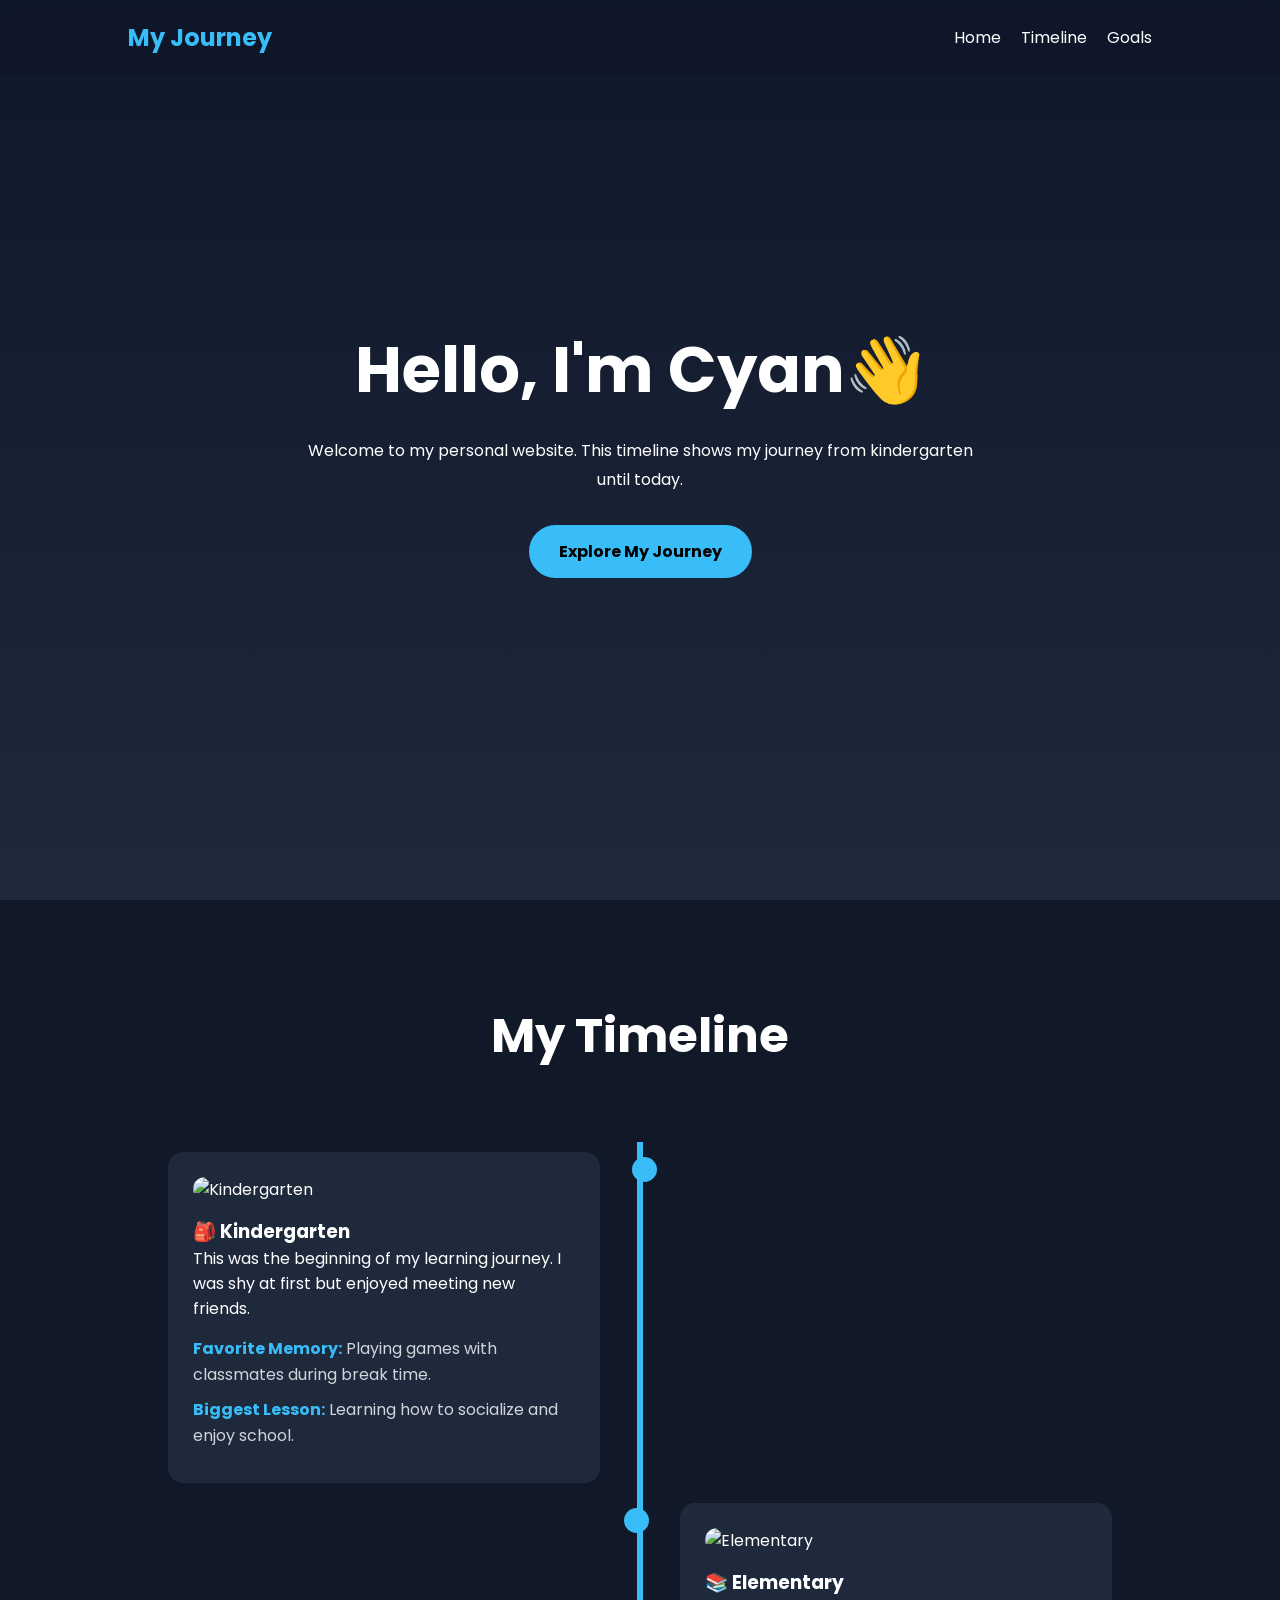
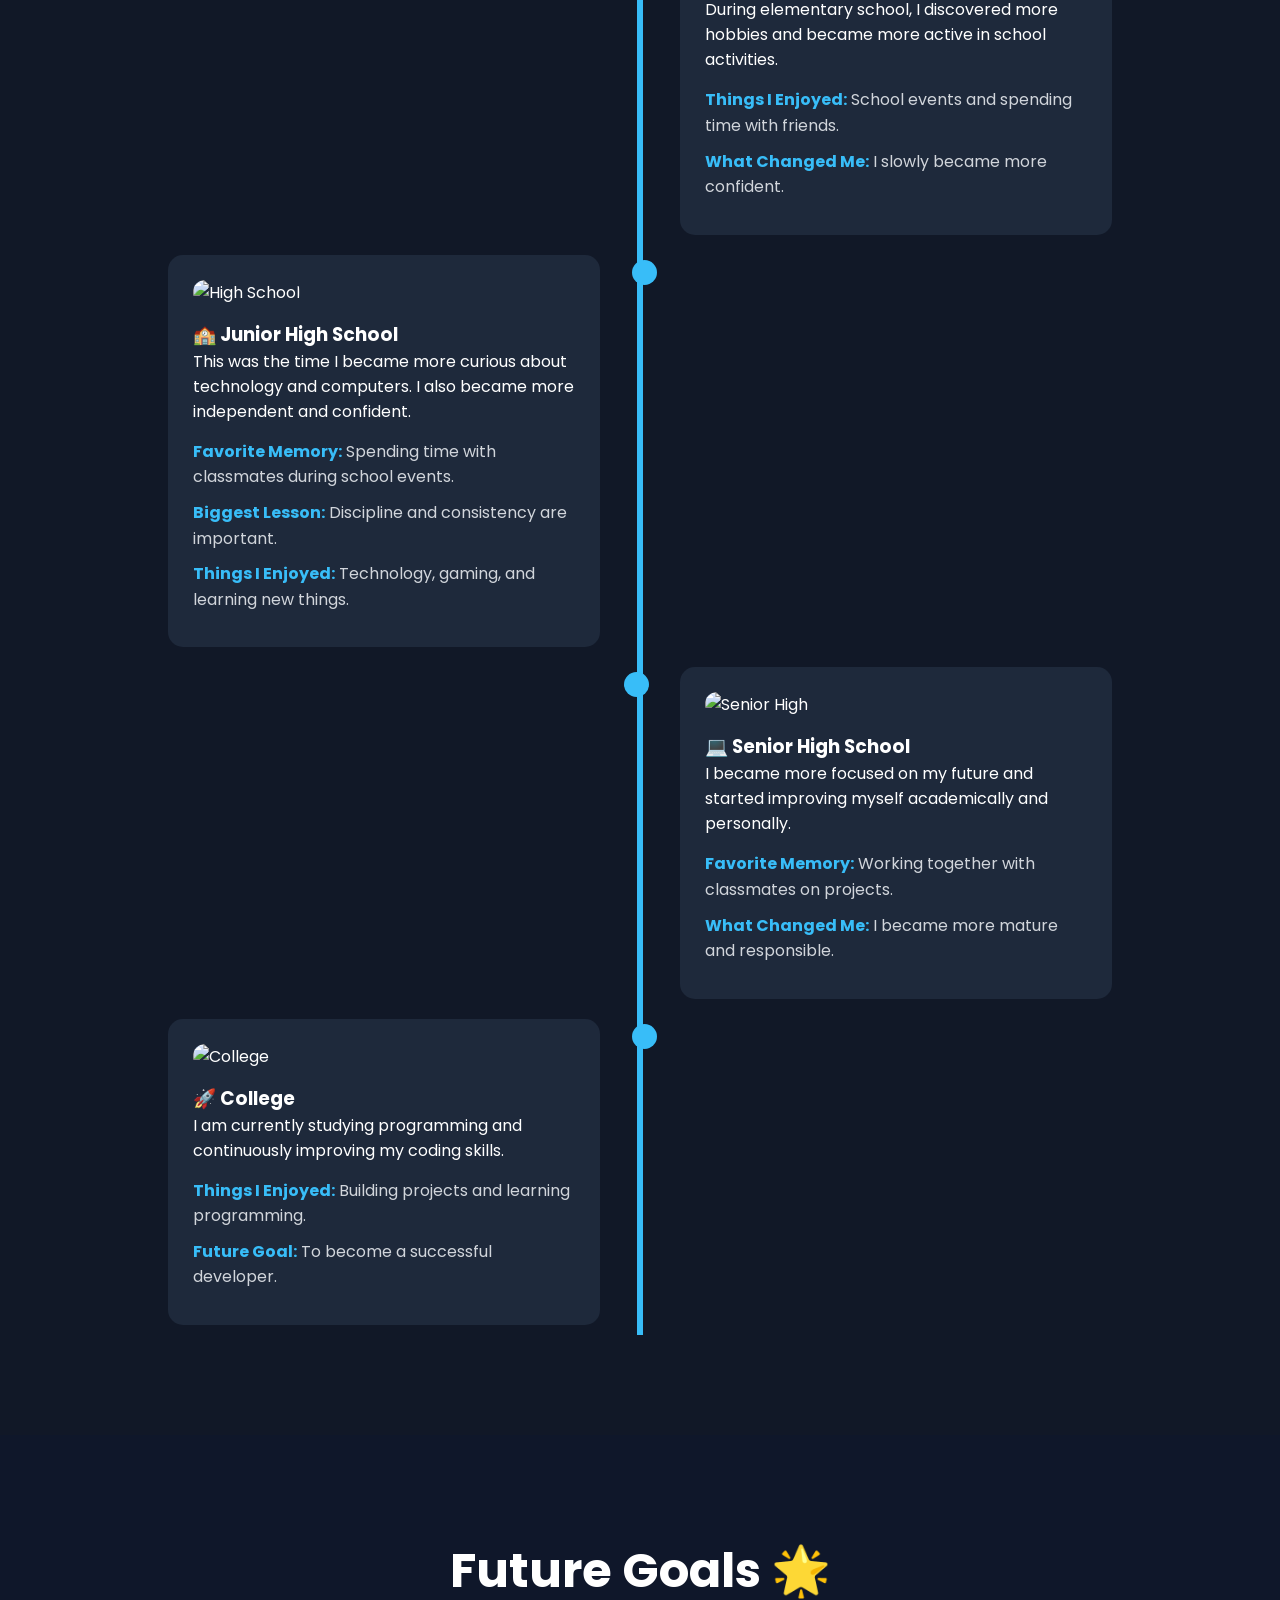
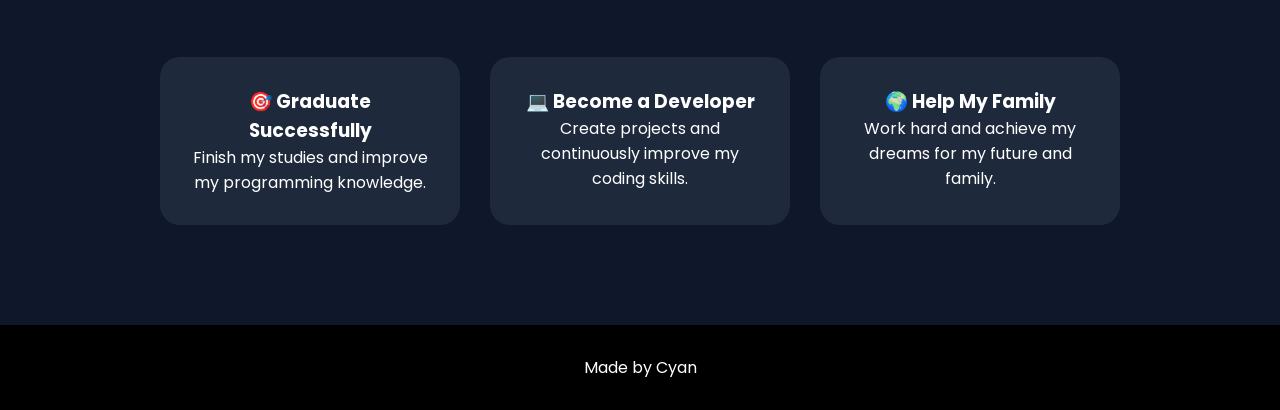
==== Intro.html @ dca127d9 "Initial commit" ====
<!DOCTYPE html>
<html lang="en">
<head>
    <meta charset="UTF-8">
    <meta name="viewport" content="width=device-width, initial-scale=1.0">
    <title>My Journey</title>

    <link rel="stylesheet" href="intro.css">

    <!-- GOOGLE FONT -->
    <link href="https://fonts.googleapis.com/css2?family=Poppins:wght@300;400;600;700&display=swap" rel="stylesheet">
</head>
<body>

    <!-- NAVBAR -->
    <nav>

        <h2 class="logo">My Journey</h2>

        <ul>
            <li><a href="#home">Home</a></li>
            <li><a href="#timeline">Timeline</a></li>
            <li><a href="#goals">Goals</a></li>
        </ul>

    </nav>

    <!-- HERO SECTION -->
    <section class="hero" id="home">

        <div class="hero-text">

            <h1>Hello, I'm Cyan👋</h1>

            <p>
                Welcome to my personal website.
                This timeline shows my journey from kindergarten until today.
            </p>

            <a href="#timeline" class="btn">Explore My Journey</a>

        </div>

    </section>

    <!-- TIMELINE -->
    <section class="timeline-section" id="timeline">

        <h2 class="title">My Timeline</h2>

        <div class="timeline">

            <!-- KINDERGARTEN -->
            <div class="container left">

                <div class="content">

                    <img src="images/kinder.jpg" alt="Kindergarten">

                    <h3>🎒 Kindergarten</h3>

                    <p>
                        This was the beginning of my learning journey.
                        I was shy at first but enjoyed meeting new friends.
                    </p>

                    <div class="extra-info">

                        <p><strong>Favorite Memory:</strong> Playing games with classmates during break time.</p>

                        <p><strong>Biggest Lesson:</strong> Learning how to socialize and enjoy school.</p>

                    </div>

                </div>

            </div>

            <!-- ELEMENTARY -->
            <div class="container right">

                <div class="content">

                    <img src="images/elementary.jpg" alt="Elementary">

                    <h3>📚 Elementary</h3>

                    <p>
                        During elementary school, I discovered more hobbies
                        and became more active in school activities.
                    </p>

                    <div class="extra-info">

                        <p><strong>Things I Enjoyed:</strong> School events and spending time with friends.</p>

                        <p><strong>What Changed Me:</strong> I slowly became more confident.</p>

                    </div>

                </div>

            </div>

            <!-- JUNIOR HIGH -->
            <div class="container left">

                <div class="content">

                    <img src="images/highschool.jpg" alt="High School">

                    <h3>🏫 Junior High School</h3>

                    <p>
                        This was the time I became more curious about technology and computers.
                        I also became more independent and confident.
                    </p>

                    <div class="extra-info">

                        <p><strong>Favorite Memory:</strong> Spending time with classmates during school events.</p>

                        <p><strong>Biggest Lesson:</strong> Discipline and consistency are important.</p>

                        <p><strong>Things I Enjoyed:</strong> Technology, gaming, and learning new things.</p>

                    </div>

                </div>

            </div>

            <!-- SENIOR HIGH -->
            <div class="container right">

                <div class="content">

                    <img src="images/senior.jpg" alt="Senior High">

                    <h3>💻 Senior High School</h3>

                    <p>
                        I became more focused on my future and started improving myself academically and personally.
                    </p>

                    <div class="extra-info">

                        <p><strong>Favorite Memory:</strong> Working together with classmates on projects.</p>

                        <p><strong>What Changed Me:</strong> I became more mature and responsible.</p>

                    </div>

                </div>

            </div>

            <!-- COLLEGE -->
            <div class="container left">

                <div class="content">

                    <img src="images/college.jpg" alt="College">

                    <h3>🚀 College</h3>

                    <p>
                        I am currently studying programming and continuously improving my coding skills.
                    </p>

                    <div class="extra-info">

                        <p><strong>Things I Enjoyed:</strong> Building projects and learning programming.</p>

                        <p><strong>Future Goal:</strong> To become a successful developer.</p>

                    </div>

                </div>

            </div>

        </div>

    </section>

    <!-- GOALS -->
    <section class="goals" id="goals">

        <h2>Future Goals 🌟</h2>

        <div class="goal-container">

            <div class="goal-card">

                <h3>🎯 Graduate Successfully</h3>

                <p>
                    Finish my studies and improve my programming knowledge.
                </p>

            </div>

            <div class="goal-card">

                <h3>💻 Become a Developer</h3>

                <p>
                    Create projects and continuously improve my coding skills.
                </p>

            </div>

            <div class="goal-card">

                <h3>🌍 Help My Family</h3>

                <p>
                    Work hard and achieve my dreams for my future and family.
                </p>

            </div>

        </div>

    </section>

    <!-- FOOTER -->
    <footer>

        <p>Made by Cyan</p>

    </footer>

    <script src="intro.js"></script>

</body>
</html>
---- intro.css ----
*{
    margin:0;
    padding:0;
    box-sizing:border-box;
    scroll-behavior:smooth;
}

body{
    font-family:'Poppins', sans-serif;
    background:#0f172a;
    color:white;
    overflow-x:hidden;
}

section{
    scroll-margin-top:90px;
}

/* NAVBAR */

nav{
    width:100%;
    padding:20px 10%;
    display:flex;
    justify-content:space-between;
    align-items:center;
    position:fixed;
    top:0;
    z-index:1000;
    background:rgba(15,23,42,0.8);
    backdrop-filter:blur(10px);
}

.logo{
    color:#38bdf8;
}

nav ul{
    display:flex;
    list-style:none;
    gap:20px;
}

nav a{
    color:white;
    text-decoration:none;
    transition:0.3s;
}

nav a:hover{
    color:#38bdf8;
}

/* HERO */

.hero{
    height:100vh;
    display:flex;
    justify-content:center;
    align-items:center;
    text-align:center;
    background:linear-gradient(to bottom,#0f172a,#1e293b);
    padding:20px;
}

.hero-text h1{
    font-size:4rem;
    margin-bottom:20px;
}

.hero-text p{
    max-width:700px;
    margin:auto;
    line-height:1.8;
    margin-bottom:30px;
}

.btn{
    display:inline-block;
    padding:14px 30px;
    background:#38bdf8;
    color:black;
    text-decoration:none;
    border-radius:30px;
    font-weight:bold;
    transition:0.3s;
}

.btn:hover{
    background:white;
    transform:scale(1.05);
}

/* TIMELINE */

.timeline-section{
    padding:100px 10%;
    background:#111827;
}

.title{
    text-align:center;
    font-size:3rem;
    margin-bottom:70px;
}

.timeline{
    position:relative;
    max-width:1200px;
    margin:auto;
}

.timeline::after{
    content:'';
    position:absolute;
    width:6px;
    background:#38bdf8;
    top:0;
    bottom:0;
    left:50%;
    margin-left:-3px;
}

.container{
    padding:10px 40px;
    position:relative;
    width:50%;
}

.container::after{
    content:'';
    position:absolute;
    width:25px;
    height:25px;
    right:-17px;
    background:#38bdf8;
    border-radius:50%;
    top:15px;
    z-index:1;
}

.left{
    left:0;
}

.right{
    left:50%;
}

.right::after{
    left:-16px;
}

.content{
    background:#1e293b;
    padding:25px;
    border-radius:15px;
    transition:0.3s;
}

.content:hover{
    transform:translateY(-10px);
    box-shadow:0 0 20px rgba(56,189,248,0.4);
}

/* TIMELINE IMAGES */

.content img{
    width:100%;
    height:220px;
    object-fit:cover;
    border-radius:12px;
    margin-bottom:15px;
}

/* EXTRA INFO */

.extra-info{
    margin-top:15px;
}

.extra-info p{
    margin-bottom:10px;
    line-height:1.6;
    color:#d1d5db;
}

.extra-info strong{
    color:#38bdf8;
}

/* GOALS */

.goals{
    padding:100px 10%;
    text-align:center;
}

.goals h2{
    font-size:3rem;
    margin-bottom:50px;
}

.goal-container{
    display:flex;
    justify-content:center;
    gap:30px;
    flex-wrap:wrap;
}

.goal-card{
    background:#1e293b;
    padding:30px;
    width:300px;
    border-radius:20px;
    transition:0.3s;
}

.goal-card:hover{
    transform:translateY(-10px);
    box-shadow:0 0 20px rgba(56,189,248,0.4);
}

/* FOOTER */

footer{
    background:black;
    text-align:center;
    padding:30px;
}

/* MOBILE */

@media screen and (max-width:768px){

    .timeline::after{
        left:31px;
    }

    .container{
        width:100%;
        padding-left:70px;
        padding-right:25px;
    }

    .container::after{
        left:15px;
    }

    .right{
        left:0%;
    }

    .hero-text h1{
        font-size:2.5rem;
    }

}
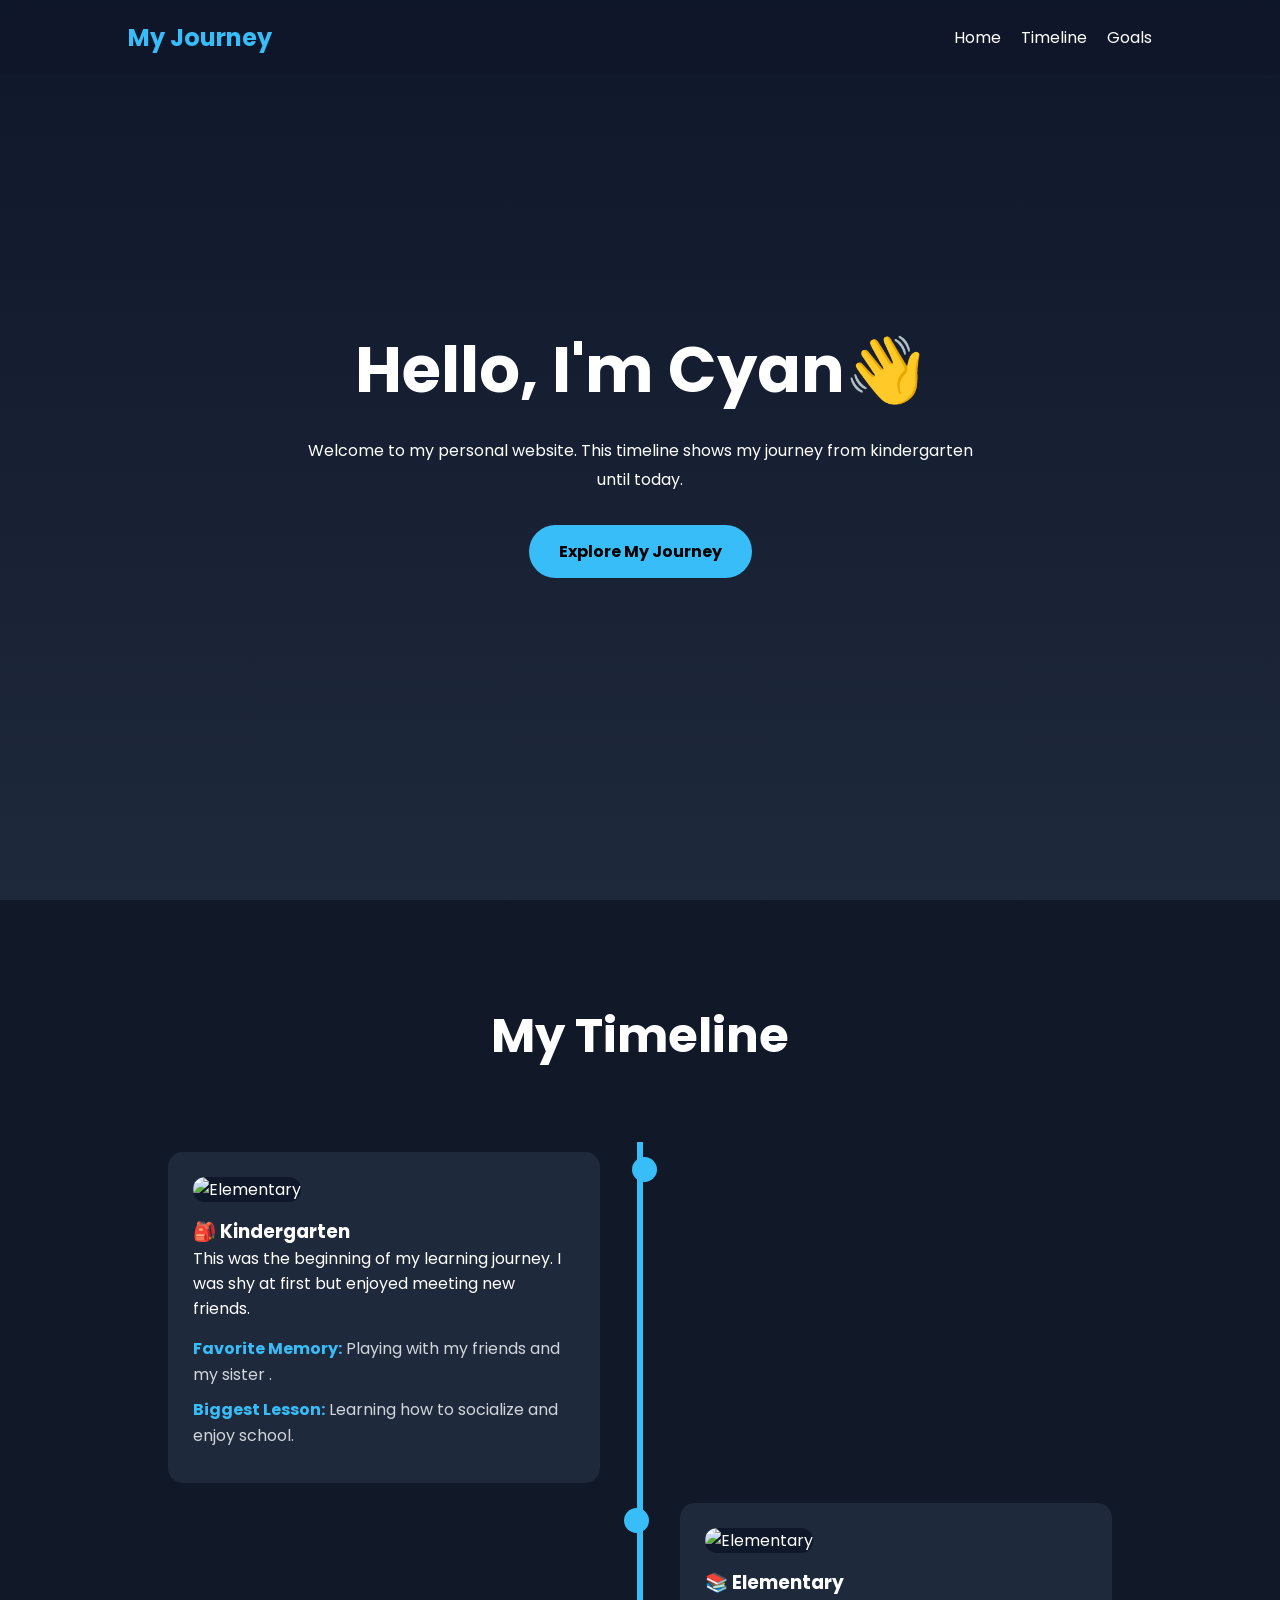
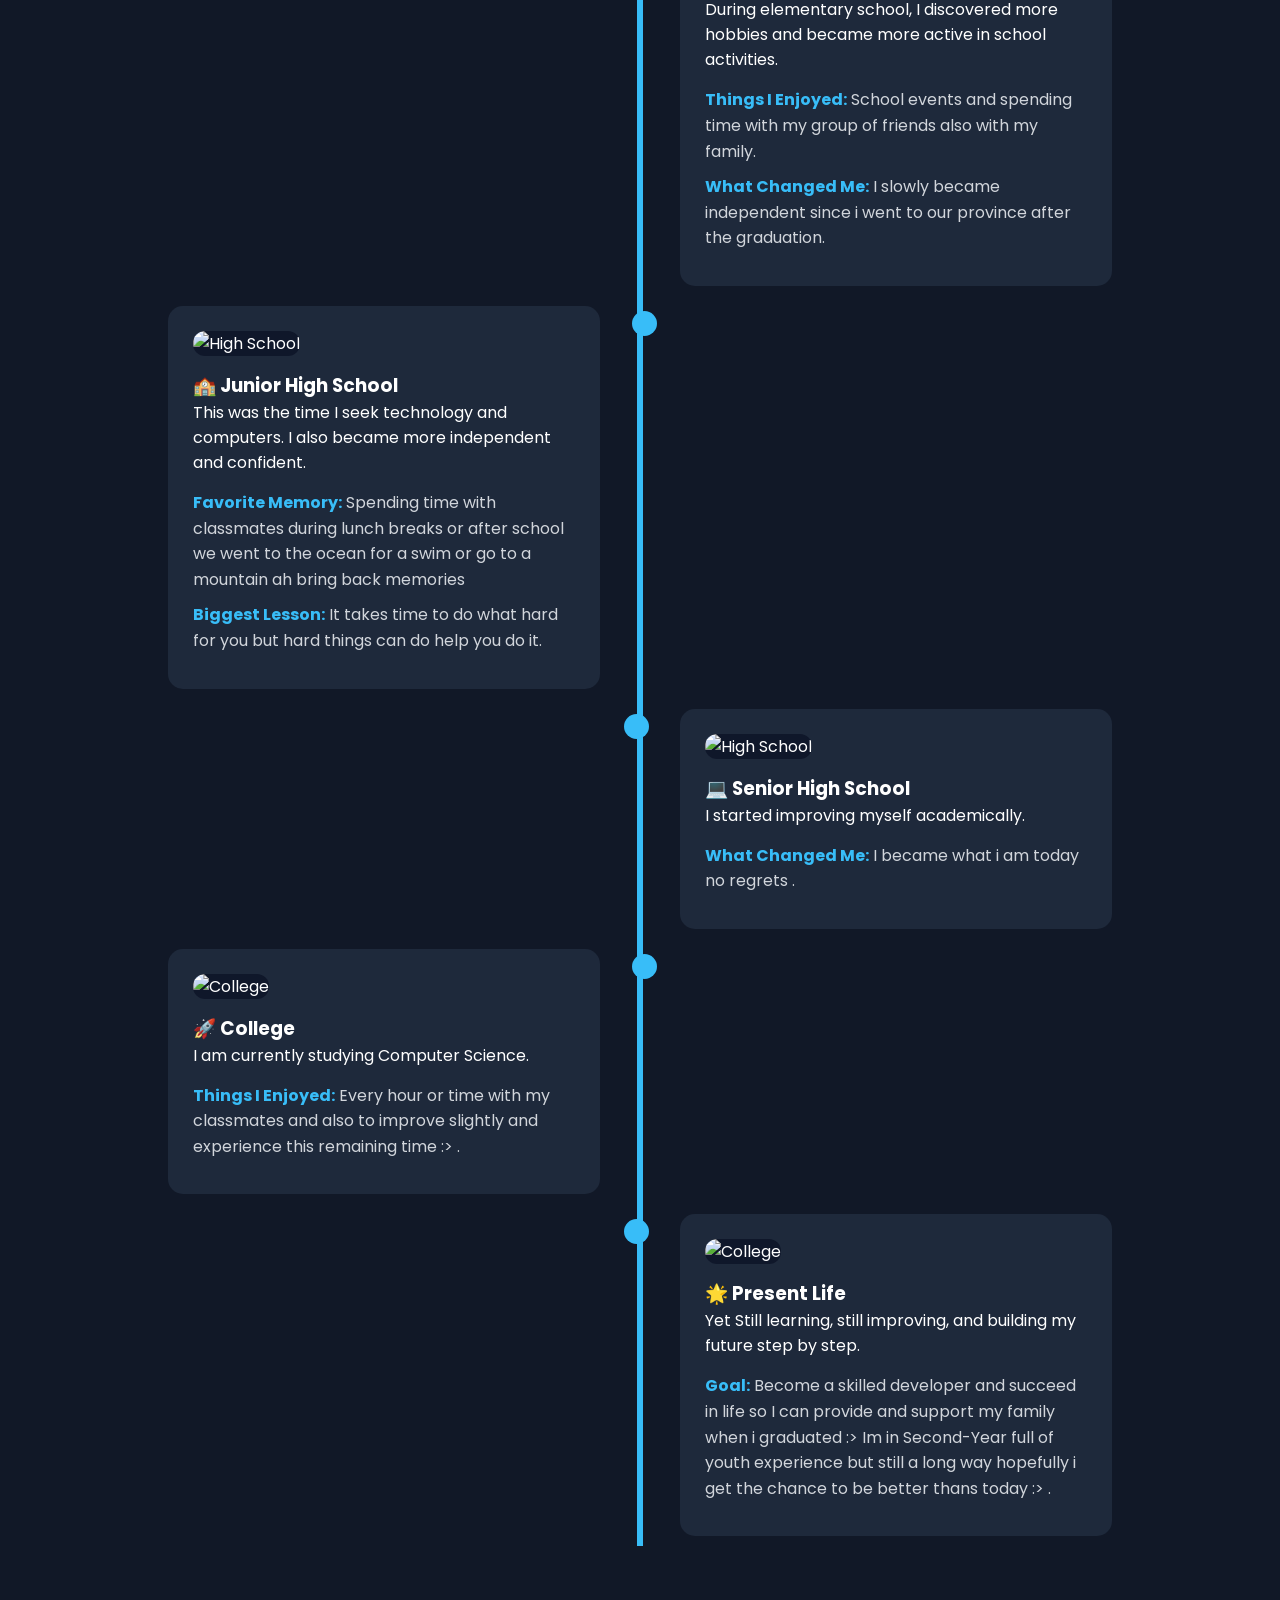
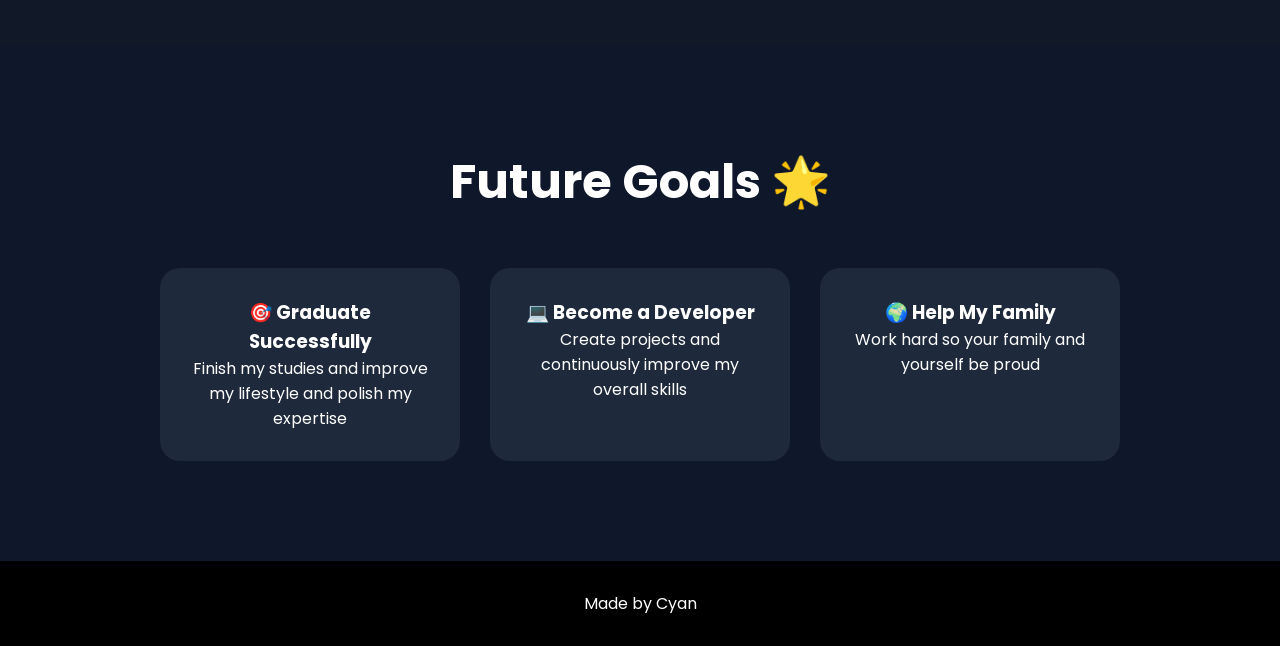
==== commit 3ff8e99e: "update description" ====
--- a/Intro.html
+++ b/Intro.html
@@ -46,142 +46,132 @@
     <!-- TIMELINE -->
     <section class="timeline-section" id="timeline">
 
-        <h2 class="title">My Timeline</h2>
-
-        <div class="timeline">
-
-            <!-- KINDERGARTEN -->
-            <div class="container left">
-
-                <div class="content">
-
-                    <img src="images/kinder.jpg" alt="Kindergarten">
-
-                    <h3>🎒 Kindergarten</h3>
-
-                    <p>
-                        This was the beginning of my learning journey.
-                        I was shy at first but enjoyed meeting new friends.
-                    </p>
-
-                    <div class="extra-info">
-
-                        <p><strong>Favorite Memory:</strong> Playing games with classmates during break time.</p>
-
-                        <p><strong>Biggest Lesson:</strong> Learning how to socialize and enjoy school.</p>
-
-                    </div>
-
-                </div>
-
-            </div>
-
-            <!-- ELEMENTARY -->
-            <div class="container right">
-
-                <div class="content">
-
-                    <img src="images/elementary.jpg" alt="Elementary">
-
-                    <h3>📚 Elementary</h3>
-
-                    <p>
-                        During elementary school, I discovered more hobbies
-                        and became more active in school activities.
-                    </p>
-
-                    <div class="extra-info">
-
-                        <p><strong>Things I Enjoyed:</strong> School events and spending time with friends.</p>
-
-                        <p><strong>What Changed Me:</strong> I slowly became more confident.</p>
-
-                    </div>
-
-                </div>
-
-            </div>
-
-            <!-- JUNIOR HIGH -->
-            <div class="container left">
-
-                <div class="content">
-
-                    <img src="images/highschool.jpg" alt="High School">
-
-                    <h3>🏫 Junior High School</h3>
-
-                    <p>
-                        This was the time I became more curious about technology and computers.
-                        I also became more independent and confident.
-                    </p>
-
-                    <div class="extra-info">
-
-                        <p><strong>Favorite Memory:</strong> Spending time with classmates during school events.</p>
-
-                        <p><strong>Biggest Lesson:</strong> Discipline and consistency are important.</p>
-
-                        <p><strong>Things I Enjoyed:</strong> Technology, gaming, and learning new things.</p>
-
-                    </div>
-
-                </div>
-
-            </div>
-
-            <!-- SENIOR HIGH -->
-            <div class="container right">
-
-                <div class="content">
-
-                    <img src="images/senior.jpg" alt="Senior High">
-
-                    <h3>💻 Senior High School</h3>
-
-                    <p>
-                        I became more focused on my future and started improving myself academically and personally.
-                    </p>
-
-                    <div class="extra-info">
-
-                        <p><strong>Favorite Memory:</strong> Working together with classmates on projects.</p>
-
-                        <p><strong>What Changed Me:</strong> I became more mature and responsible.</p>
-
-                    </div>
-
-                </div>
-
-            </div>
-
-            <!-- COLLEGE -->
-            <div class="container left">
-
-                <div class="content">
-
-                    <img src="images/college.jpg" alt="College">
-
-                    <h3>🚀 College</h3>
-
-                    <p>
-                        I am currently studying programming and continuously improving my coding skills.
-                    </p>
-
-                    <div class="extra-info">
-
-                        <p><strong>Things I Enjoyed:</strong> Building projects and learning programming.</p>
-
-                        <p><strong>Future Goal:</strong> To become a successful developer.</p>
-
-                    </div>
-
-                </div>
-
-            </div>
-
-        </div>
-
+    <h2 class="title">My Timeline</h2>
+
+    <div class="timeline">
+
+        <!-- KINDERGARTEN -->
+        <div class="container left">
+            <div class="content">
+
+                <img src="images/Elementary1.png" alt="Elementary">
+
+                <h3>🎒 Kindergarten</h3>
+
+                <p>
+                    This was the beginning of my learning journey.
+                    I was shy at first but enjoyed meeting new friends.
+                </p>
+
+                <div class="extra-info">
+                    <p><strong>Favorite Memory:</strong> Playing with my friends and my sister .</p>
+                    <p><strong>Biggest Lesson:</strong> Learning how to socialize and enjoy school.</p>
+                </div>
+
+            </div>
+        </div>
+
+        <!-- ELEMENTARY -->
+        <div class="container right">
+            <div class="content">
+
+                <img src="images/Elementary2.png" alt="Elementary">
+
+                <h3>📚 Elementary</h3>
+
+                <p>
+                    During elementary school, I discovered more hobbies
+                    and became more active in school activities.
+                </p>
+
+                <div class="extra-info">
+                    <p><strong>Things I Enjoyed:</strong> School events and spending time with my group of friends also with my family.</p>
+                    <p><strong>What Changed Me:</strong> I slowly became independent since i went to our province after the graduation.</p>
+                </div>
+
+            </div>
+        </div>
+
+        <!-- HIGH SCHOOL -->
+        <div class="container left">
+            <div class="content">
+
+                <img src="images/HighSchool2.png" alt="High School">
+
+                <h3>🏫 Junior High School</h3>
+
+                <p>
+                    This was the time I seek technology and computers.
+                    I also became more independent and confident.
+                </p>
+
+                <div class="extra-info">
+                    <p><strong>Favorite Memory:</strong> Spending time with classmates during lunch breaks or after school we went to the ocean for a swim or go to a mountain ah bring back memories</p>
+                    <p><strong>Biggest Lesson:</strong> It takes time to do what hard for you but hard things can do help you do it.</p>
+                </div>
+
+            </div>
+        </div>
+
+        <!-- HIGH SCHOOL 2 -->
+        <div class="container right">
+            <div class="content">
+
+                <img src="images/Shs2.jpg" alt="High School">
+
+
+                <h3>💻 Senior High School</h3>
+
+                <p>
+                    I started improving myself academically.
+                </p>
+
+                <div class="extra-info">
+                    <p><strong>What Changed Me:</strong> I became what i am today no regrets .</p>
+                </div>
+
+            </div>
+        </div>
+
+        <!-- COLLEGE -->
+        <div class="container left">
+            <div class="content">
+
+                <img src="images/College1.png" alt="College">
+
+                <h3>🚀 College</h3>
+
+                <p>
+                    I am currently studying Computer Science.
+                </p>
+
+                <div class="extra-info">
+                    <p><strong>Things I Enjoyed:</strong> Every hour or time with my classmates and also to improve slightly and experience this remaining time :> .</p>
+                </div>
+
+            </div>
+        </div>
+
+        <!-- EXTRA COLLEGE IMAGE (optional showcase card) -->
+        <div class="container right">
+            <div class="content">
+
+                <img src="images/College2.png" alt="College">
+
+                <h3>🌟 Present Life</h3>
+
+                <p>
+                    Yet Still learning, still improving, and building my future step by step.
+                </p>
+
+                <div class="extra-info">
+                    <p><strong>Goal:</strong> Become a skilled developer and succeed in life so I can provide and support my family when i graduated :> Im in Second-Year full of youth experience but still a long way hopefully i get the chance to be better thans today :> .</p>
+                </div>
+
+            </div>
+        </div>
+
+    </div>
     </section>
 
     <!-- GOALS -->
@@ -196,17 +186,17 @@
                 <h3>🎯 Graduate Successfully</h3>
 
                 <p>
-                    Finish my studies and improve my programming knowledge.
+                    Finish my studies and improve my lifestyle and polish my expertise
                 </p>
 
             </div>
 
             <div class="goal-card">
 
-                <h3>💻 Become a Developer</h3>
-
-                <p>
-                    Create projects and continuously improve my coding skills.
+                <h3>💻 Become a Developer </h3>
+
+                <p>
+                    Create projects and continuously improve my overall skills
                 </p>
 
             </div>
@@ -216,7 +206,7 @@
                 <h3>🌍 Help My Family</h3>
 
                 <p>
-                    Work hard and achieve my dreams for my future and family.
+                    Work hard so your family and yourself be proud
                 </p>
 
             </div>
--- a/intro.css
+++ b/intro.css
@@ -167,8 +167,10 @@
 
 .content img{
     width:100%;
-    height:220px;
-    object-fit:cover;
+    max-height:250px;
+    object-fit:contain;
+    object-position:center;
+    background:#0f172a;
     border-radius:12px;
     margin-bottom:15px;
 }
@@ -255,4 +257,19 @@
         font-size:2.5rem;
     }
 
+}
+
+.image-row{
+    display:flex;
+    gap:10px;
+    margin-bottom:15px;
+}
+
+.image-row img{
+    width:50%;
+    height:220px;
+    object-fit:contain;
+    object-position:center;
+    background:#0f172a;
+    border-radius:12px;
 }
